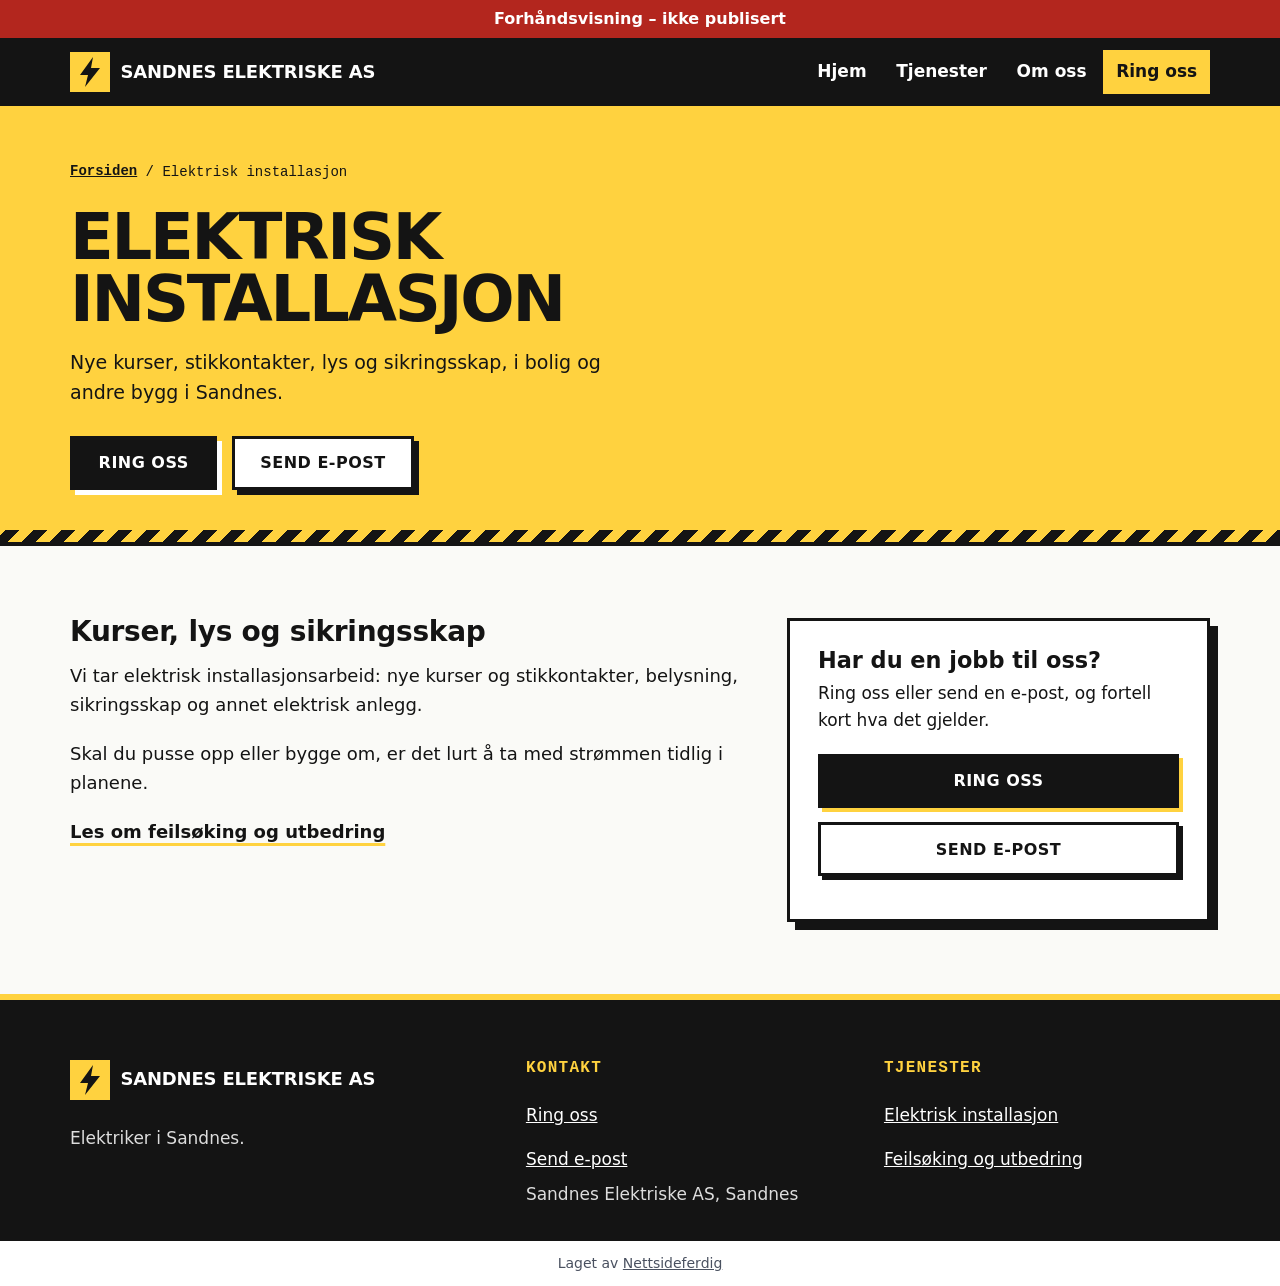
==== tjenester/elektrisk-installasjon/index.html @ 8c4758d6 "Forhåndsvisning" ====
<!doctype html>
<html lang="nb">
<head>
<meta charset="utf-8">
<meta name="viewport" content="width=device-width, initial-scale=1">
<title>Elektrisk installasjon i Sandnes | Sandnes Elektriske AS</title>
<meta name="description" content="Nye kurser, stikkontakter, lys og sikringsskap i Sandnes. Sandnes Elektriske AS tar elektrisk installasjon i bolig og bygg.">
<link rel="canonical" href="https://andersmathisen7-design.github.io/side-sandnes-elektriske-as-a2dcfecd/tjenester/elektrisk-installasjon/">
<meta property="og:type" content="website">
<meta property="og:locale" content="nb_NO">
<meta property="og:site_name" content="Sandnes Elektriske AS">
<meta property="og:title" content="Elektrisk installasjon i Sandnes | Sandnes Elektriske AS">
<meta property="og:description" content="Nye kurser, stikkontakter, lys og sikringsskap i Sandnes. Sandnes Elektriske AS tar elektrisk installasjon i bolig og bygg.">
<meta property="og:url" content="https://andersmathisen7-design.github.io/side-sandnes-elektriske-as-a2dcfecd/tjenester/elektrisk-installasjon/">
<meta http-equiv="Content-Security-Policy" content="default-src 'none'; style-src 'self'; img-src 'self'; manifest-src 'self'; worker-src 'self'; script-src 'self'">
<link rel="stylesheet" href="../../style.css">
<meta name="theme-color" content="#f5c400">
<link rel="manifest" href="../../manifest.webmanifest">
<link rel="icon" href="../../icon.svg" type="image/svg+xml">
<script src="../../pwa.js" defer></script>
<meta name="robots" content="noindex,nofollow">
</head>
<body>
<div class="forhandsstripe">Forhåndsvisning – ikke publisert</div>
<header class="topp"><div class="wrap"><a class="merke" href="../../"><svg viewBox="0 0 40 40" aria-hidden="true"><rect width="40" height="40" fill="#ffd23f"/><path d="M23 5L10 23h8l-3 12 15-19h-9z" fill="#141414"/></svg><span>Sandnes Elektriske AS</span></a><nav class="meny" aria-label="Hovedmeny"><ul><li><a href="../../">Hjem</a></li><li><a href="../../#tjenester">Tjenester</a></li><li><a href="../../#om">Om oss</a></li><li><a class="ring" href="tel:51685700">Ring oss</a></li></ul></nav></div></header>
<main>
<section class="sidehode"><div class="wrap"><p class="brod"><a href="../../">Forsiden</a> / Elektrisk installasjon</p><h1>Elektrisk installasjon</h1><p class="ingress">Nye kurser, stikkontakter, lys og sikringsskap, i bolig og andre bygg i Sandnes.</p><div class="knapper"><a class="knapp" href="tel:51685700">Ring oss</a><a class="knapp lys" href="mailto:post@sandneselektriske.no">Send e-post</a></div></div></section><section class="seksjon"><div class="wrap innhold"><div class="tekst"><h2>Kurser, lys og sikringsskap</h2><p>Vi tar elektrisk installasjonsarbeid: nye kurser og stikkontakter, belysning, sikringsskap og annet elektrisk anlegg.</p><p>Skal du pusse opp eller bygge om, er det lurt å ta med strømmen tidlig i planene.</p><p><a class="lenke" href="../../tjenester/feilsoking/">Les om feilsøking og utbedring</a></p></div><aside class="sideboks"><h2>Har du en jobb til oss?</h2><p>Ring oss eller send en e-post, og fortell kort hva det gjelder.</p><a class="knapp" href="tel:51685700">Ring oss</a><a class="knapp lys" href="mailto:post@sandneselektriske.no">Send e-post</a></aside></div></section>
</main>
<footer class="bunn" id="kontakt"><div class="wrap"><div><a class="merke" href="../../"><svg viewBox="0 0 40 40" aria-hidden="true"><rect width="40" height="40" fill="#ffd23f"/><path d="M23 5L10 23h8l-3 12 15-19h-9z" fill="#141414"/></svg><span>Sandnes Elektriske AS</span></a><p>Elektriker i Sandnes.</p></div><div><h2>Kontakt</h2><ul><li><a href="tel:51685700">Ring oss</a></li><li><a href="mailto:post@sandneselektriske.no">Send e-post</a></li></ul><address>Sandnes Elektriske AS, Sandnes</address></div><div><h2>Tjenester</h2><ul><li><a href="../../tjenester/elektrisk-installasjon/">Elektrisk installasjon</a></li><li><a href="../../tjenester/feilsoking/">Feilsøking og utbedring</a></li></ul></div></div></footer>
<p class="nf-byra">Laget av <a href="https://nettsideferdig.no/">Nettsideferdig</a></p>
</body>
</html>
---- style.css ----
/* Fast fra Sidefabrikken: bestillingswidgeten. */
:root { --nf-farge: #f5c400; }
#nf-bestill [hidden] { display: none !important; }
#nf-bestill button { font: inherit; padding: 0.5rem 0.9rem; margin: 0.2rem; border: 1px solid var(--nf-farge); border-radius: 6px; background: #fff; color: var(--nf-farge); cursor: pointer; }
#nf-bestill button:disabled { opacity: 0.6; }
#nf-bestill .nf-knapp { background: var(--nf-farge); color: #fff; }
#nf-bestill .nf-tjeneste { display: block; width: 100%; text-align: left; }
#nf-bestill .nf-tjeneste small, #nf-bestill .nf-vare small { display: block; color: #555; }
#nf-bestill .nf-felt { display: block; margin: 0.5rem 0; }
#nf-bestill input, #nf-bestill select, #nf-bestill textarea { font: inherit; padding: 0.4rem; border: 1px solid #c5cad3; border-radius: 4px; display: block; width: 100%; max-width: 24rem; }
#nf-bestill input[type="checkbox"], #nf-bestill input[type="radio"] { display: inline-block; width: auto; margin: 0 0.4rem 0 0; vertical-align: middle; }
#nf-bestill .nf-rad { display: flex; flex-wrap: wrap; gap: 0.5rem; }
#nf-bestill .nf-vare { padding: 0.4rem 0; border-bottom: 1px solid #e3e6eb; }
#nf-bestill .nf-feil, #nf-bestill .nf-utsolgt { color: #b3261e; }
#nf-bestill .nf-test { background: #fff4e5; padding: 0.4rem 0.8rem; border-radius: 6px; }
#nf-bestill .nf-oppsummering { font-weight: 600; }
#nf-bestill .nf-faner { display: flex; flex-wrap: wrap; gap: 0.25rem; margin: 0.5rem 0 1rem; }
#nf-bestill .nf-fane.nf-valgt, #nf-bestill .nf-dag.nf-valgt { background: var(--nf-farge); color: #fff; }
#nf-bestill .nf-adresse { position: relative; max-width: 24rem; }
#nf-bestill .nf-forslag { position: absolute; top: 100%; left: 0; right: 0; z-index: 10; max-height: 15rem; overflow-y: auto; background: #fff; border: 1px solid #c5cad3; border-radius: 4px; box-shadow: 0 4px 12px rgba(0, 0, 0, 0.15); }
#nf-bestill .nf-forslag button { display: block; width: 100%; margin: 0; border: 0; border-radius: 0; padding: 0.5rem 0.75rem; text-align: left; color: inherit; }
#nf-bestill .nf-forslag button:hover, #nf-bestill .nf-forslag button:focus { background: #f4f7fb; }
#nf-bestill .nf-dager { display: flex; flex-wrap: wrap; gap: 0.25rem; margin: 0.5rem 0; }
#nf-bestill .nf-dag.nf-full { text-decoration: line-through; color: #777; border-color: #c5cad3; }
#nf-bestill .nf-tillegg { margin: 0.5rem 0; }
#nf-bestill .nf-sporsmal { margin: 0.8rem 0; }
#nf-bestill .nf-hjelp { display: block; font-size: 0.875rem; color: #666; margin: 0.15rem 0 0.25rem; }
#nf-bestill .nf-sum { font-weight: 700; font-size: 1.15rem; }
#nf-bestill .nf-ja-nei { display: flex; gap: 1.5rem; margin-top: 0.25rem; }
.prisliste table { border-collapse: collapse; width: 100%; max-width: 36rem; }
.prisliste th, .prisliste td { text-align: left; padding: 0.4rem 0.6rem 0.4rem 0; border-bottom: 1px solid #e3e6eb; vertical-align: top; }
.prisliste td:last-child, .prisliste th:last-child { text-align: right; white-space: nowrap; padding-right: 0; }
.prisliste small { color: #555; }
.prisliste .prisinfo { font-size: 0.875rem; color: #555; }

main > section.melding, main > section.bestill { box-sizing: border-box; max-width: 42rem; margin: 0 auto; padding: 2.5rem 1.25rem 3.5rem; }
.nf-skjema .nf-felt { display: block; margin: 0.75rem 0; }
.nf-skjema label, .nf-skjema legend { display: block; font-weight: 600; }
.nf-skjema fieldset { border: 0; padding: 0; margin: 0.75rem 0; min-width: 0; }
.nf-skjema fieldset label { font-weight: 400; }
.nf-skjema input, .nf-skjema textarea { font: inherit; padding: 0.5rem; border: 1px solid #c5cad3; border-radius: 4px; display: block; width: 100%; max-width: 32rem; }
.nf-skjema input[type="radio"] { display: inline-block; width: auto; margin: 0 0.4rem 0 0; vertical-align: middle; }
.nf-skjema input:focus, .nf-skjema textarea:focus { outline: 2px solid var(--nf-farge); outline-offset: 1px; }
.nf-skjema button { font: inherit; font-weight: 600; border: 0; cursor: pointer; padding: 0.85rem 1.5rem; border-radius: 6px; background: var(--nf-farge); color: #fff; min-height: 44px; }
.nf-skjema .nf-info { font-size: 0.875rem; color: #555; }

/* Designet */
*,*::before,*::after{box-sizing:border-box}html{-webkit-text-size-adjust:100%}body{margin:0;font-family:system-ui,-apple-system,"Segoe UI",Helvetica,Arial,sans-serif;font-size:1.0625rem;line-height:1.6;color:#141414;background:#fafaf7}img{display:block;width:100%;height:auto}a{color:#141414}a:focus-visible{outline:3px solid #141414;outline-offset:3px;box-shadow:0 0 0 6px #ffd23f}.wrap{width:min(1140px,100% - 2.5rem);margin-inline:auto}.mono{font-family:ui-monospace,"SFMono-Regular",Menlo,Consolas,monospace}.topp{background:#141414;color:#fff}.topp .wrap{display:flex;flex-wrap:wrap;align-items:center;justify-content:space-between;gap:.25rem 1.5rem;padding:.6rem 0}.merke{display:inline-flex;align-items:center;gap:.65rem;color:#fff;text-decoration:none;font-weight:900;letter-spacing:-.01em;font-size:1.125rem;min-height:48px;text-transform:uppercase}.merke svg{width:40px;height:40px;flex:none}.meny ul{display:flex;flex-wrap:wrap;gap:.25rem;list-style:none;margin:0;padding:0}.meny a{display:inline-flex;align-items:center;min-height:44px;padding:0 .8rem;color:#fff;text-decoration:none;font-weight:700}.meny a:hover{color:#ffd23f}.meny a.ring{background:#ffd23f;color:#141414}.meny a.ring:hover{background:#fff}.meny a:focus-visible{outline-color:#ffd23f;box-shadow:none}.hero{background:#ffd23f;position:relative;overflow:hidden;border-bottom:4px solid #141414}.hero::before{content:"";position:absolute;left:0;right:0;bottom:0;height:18px;background:repeating-linear-gradient(-45deg,#141414 0 14px,#ffd23f 14px 28px)}.hero .wrap{display:grid;gap:2rem;align-items:center;padding:3.25rem 0 4.5rem;position:relative}.hero .kode{display:inline-block;font-family:ui-monospace,"SFMono-Regular",Menlo,Consolas,monospace;font-size:.875rem;font-weight:700;background:#141414;color:#ffd23f;padding:.35rem .7rem;margin:0 0 1.25rem}.hero h1{font-size:clamp(2.75rem,10vw,5.5rem);line-height:.95;letter-spacing:-.04em;margin:0 0 1.25rem;font-weight:900;text-transform:uppercase;max-width:10ch}.hero .ingress{font-size:1.1875rem;max-width:44ch;margin:0 0 2rem;font-weight:500}.knapper{display:flex;flex-wrap:wrap;gap:.9rem}.knapp{display:inline-flex;align-items:center;justify-content:center;min-height:54px;padding:0 1.6rem;background:#141414;color:#fff;font-weight:800;text-decoration:none;border:3px solid #141414;box-shadow:5px 5px 0 #fff;text-transform:uppercase;letter-spacing:.03em;font-size:1rem;transition:transform .12s,box-shadow .12s}.knapp:hover{transform:translate(-2px,-2px);box-shadow:7px 7px 0 #fff}.knapp.lys{background:#fff;color:#141414;box-shadow:5px 5px 0 #141414}.knapp.lys:hover{box-shadow:7px 7px 0 #141414}.hero-lyn svg{display:block;width:100%;max-width:380px;height:auto;margin-inline:auto}.tall-rad{background:#141414;color:#fff}.tall-rad ul{list-style:none;margin:0;padding:1.25rem 0;display:flex;flex-wrap:wrap;gap:.75rem 2rem;font-family:ui-monospace,"SFMono-Regular",Menlo,Consolas,monospace;font-size:.9375rem}.tall-rad li::before{content:"//";color:#ffd23f;margin-right:.5rem}.seksjon{padding:4.5rem 0}.seksjon h2{font-size:clamp(2rem,5vw,3rem);line-height:1.02;letter-spacing:-.03em;margin:0 0 1rem;font-weight:900;text-transform:uppercase}.lede{max-width:56ch;font-size:1.125rem;margin:0 0 2.5rem;color:#333}.kort{display:grid;gap:1.75rem}.kort article{background:#fff;border:3px solid #141414;box-shadow:8px 8px 0 #141414;padding:2rem 1.5rem;display:flex;flex-direction:column;gap:.75rem}.kort .ikon{width:64px;height:64px;background:#ffd23f;border:3px solid #141414;display:grid;place-items:center}.kort .ikon svg{width:34px;height:34px}.kort h3{margin:0;font-size:1.5rem;font-weight:900;letter-spacing:-.01em}.kort p{margin:0;color:#333}.kort .lenke{margin-top:auto;font-weight:800;text-decoration:underline;text-decoration-thickness:3px;text-decoration-color:#ffd23f;text-underline-offset:5px;display:inline-flex;min-height:44px;align-items:center}.kort .lenke:hover{text-decoration-color:#141414}.om{background:#141414;color:#eee}.om .wrap{display:grid;gap:2rem}.om h2{color:#ffd23f}.om p{max-width:58ch;font-size:1.125rem;margin:0 0 1rem}.om .rute{border:3px solid #ffd23f;padding:1.75rem;font-family:ui-monospace,"SFMono-Regular",Menlo,Consolas,monospace;color:#ffd23f;font-size:.9375rem;line-height:1.9}.om .rute p{margin:0;font-size:.9375rem}.faq .wrap{max-width:820px}.faq details{border:3px solid #141414;background:#fff;margin-bottom:1rem;padding:0 1.25rem}.faq summary{cursor:pointer;min-height:60px;display:flex;align-items:center;font-weight:800;font-size:1.125rem}.faq details[open] summary{border-bottom:2px dashed #141414;margin-bottom:1rem}.faq details p{margin:0 0 1.25rem}.slutt{padding:0 0 4.5rem}.slutt .boks{background:#ffd23f;border:3px solid #141414;box-shadow:10px 10px 0 #141414;padding:2.5rem 1.5rem}.slutt h2{margin:0 0 .5rem;font-size:clamp(1.9rem,5vw,2.75rem);line-height:1;font-weight:900;text-transform:uppercase;letter-spacing:-.03em}.slutt p{margin:0 0 1.75rem;max-width:46ch;font-size:1.125rem}.sidehode{background:#ffd23f;border-bottom:4px solid #141414;padding:2.75rem 0 3.25rem;position:relative}.sidehode::after{content:"";position:absolute;left:0;right:0;bottom:0;height:12px;background:repeating-linear-gradient(-45deg,#141414 0 10px,#ffd23f 10px 20px)}.brod{font-family:ui-monospace,"SFMono-Regular",Menlo,Consolas,monospace;font-size:.875rem;margin:0 0 .75rem}.brod a{display:inline-flex;min-height:44px;align-items:center;font-weight:700}.sidehode h1{font-size:clamp(2.25rem,7vw,4rem);line-height:.98;letter-spacing:-.035em;margin:0 0 1rem;font-weight:900;text-transform:uppercase;max-width:14ch}.sidehode .ingress{font-size:1.1875rem;max-width:48ch;margin:0 0 1.75rem;font-weight:500}.innhold{display:grid;gap:2.5rem;align-items:start}.innhold .tekst h2{font-size:1.75rem;text-transform:none;letter-spacing:-.01em}.innhold .tekst p{font-size:1.125rem;max-width:60ch;margin:0 0 1.25rem}.innhold .tekst .lenke{font-weight:800;text-decoration-thickness:3px;text-decoration-color:#ffd23f;text-underline-offset:5px}.sideboks{background:#fff;border:3px solid #141414;box-shadow:8px 8px 0 #141414;padding:1.75rem}.sideboks h2{font-size:1.4rem;text-transform:none;letter-spacing:0;margin:0 0 .5rem}.sideboks p{margin:0 0 1.25rem}.sideboks .knapp{width:100%;margin-bottom:.9rem;box-shadow:4px 4px 0 #ffd23f}.sideboks .knapp.lys{box-shadow:4px 4px 0 #141414}.bunn{background:#141414;color:#ddd;padding:3.5rem 0 2rem;border-top:6px solid #ffd23f}.bunn .wrap{display:grid;gap:2rem}.bunn h2{color:#ffd23f;font-size:1rem;text-transform:uppercase;letter-spacing:.08em;margin:0 0 .75rem;font-family:ui-monospace,"SFMono-Regular",Menlo,Consolas,monospace}.bunn a{color:#fff}.bunn a:hover{color:#ffd23f}.bunn a:focus-visible{outline-color:#ffd23f;box-shadow:none}.bunn ul{list-style:none;margin:0;padding:0}.bunn li a{display:inline-flex;min-height:44px;align-items:center}.bunn address{font-style:normal}section.melding{padding:3.5rem 1.25rem}.nf-skjema{max-width:640px;margin-inline:auto;background:#fff;border:3px solid #141414;box-shadow:8px 8px 0 #141414;padding:2rem 1.5rem}.nf-felt{margin-bottom:1.25rem}.nf-skjema label{display:block;font-weight:800;margin-bottom:.35rem}.nf-skjema input,.nf-skjema textarea{width:100%;font:inherit;color:#141414;padding:.75rem 1rem;border:3px solid #141414;background:#fffdf0;min-height:50px;border-radius:0}.nf-skjema input:focus-visible,.nf-skjema textarea:focus-visible{outline:3px solid #141414;box-shadow:0 0 0 6px #ffd23f}.nf-info{font-size:.9375rem;color:#333}.nf-skjema button.knapp{cursor:pointer;font:inherit;font-weight:800}@media(min-width:760px){.kort{grid-template-columns:repeat(2,1fr)}.bunn .wrap{grid-template-columns:1.3fr 1fr 1fr}.om .wrap{grid-template-columns:1.2fr .8fr;align-items:center}.slutt .boks{padding:3rem}.nf-skjema{padding:2.5rem}}@media(min-width:900px){.hero .wrap{grid-template-columns:1.25fr .75fr;padding:4.5rem 0 5.5rem}.innhold{grid-template-columns:1.6fr 1fr}.sideboks{position:sticky;top:1.5rem}}

/* Fast fra Sidefabrikken */
.forhandsstripe { display: block !important; position: relative !important; z-index: 2147483647 !important; background: #b3261e !important; color: #fff !important; text-align: center !important; padding: 0.5rem 1rem !important; font: 600 1rem/1.4 system-ui, sans-serif !important; visibility: visible !important; opacity: 1 !important; max-height: none !important; height: auto !important; min-height: 0 !important; overflow: visible !important; margin: 0 !important; top: auto !important; left: auto !important; right: auto !important; bottom: auto !important; width: auto !important; transform: none !important; clip-path: none !important; filter: none !important; text-indent: 0 !important; font-size: 1rem !important; }
.nf-byra { display: block !important; position: static !important; inset: auto !important; z-index: auto !important; background: #fff !important; color: #4a5160 !important; text-align: center !important; padding: 0.75rem 1rem !important; margin: 0 !important; width: auto !important; max-width: none !important; height: auto !important; min-height: 0 !important; max-height: none !important; overflow: visible !important; visibility: visible !important; opacity: 1 !important; transform: none !important; clip-path: none !important; filter: none !important; font: 400 0.875rem/1.5 system-ui, sans-serif !important; letter-spacing: normal !important; text-indent: 0 !important; text-transform: none !important; }
.nf-byra a { display: inline !important; position: static !important; color: inherit !important; text-decoration: underline !important; font: inherit !important; visibility: visible !important; opacity: 1 !important; pointer-events: auto !important; }
.nf-felle { display: none !important; position: absolute !important; left: -10000px !important; width: 1px !important; height: 1px !important; overflow: hidden !important; }
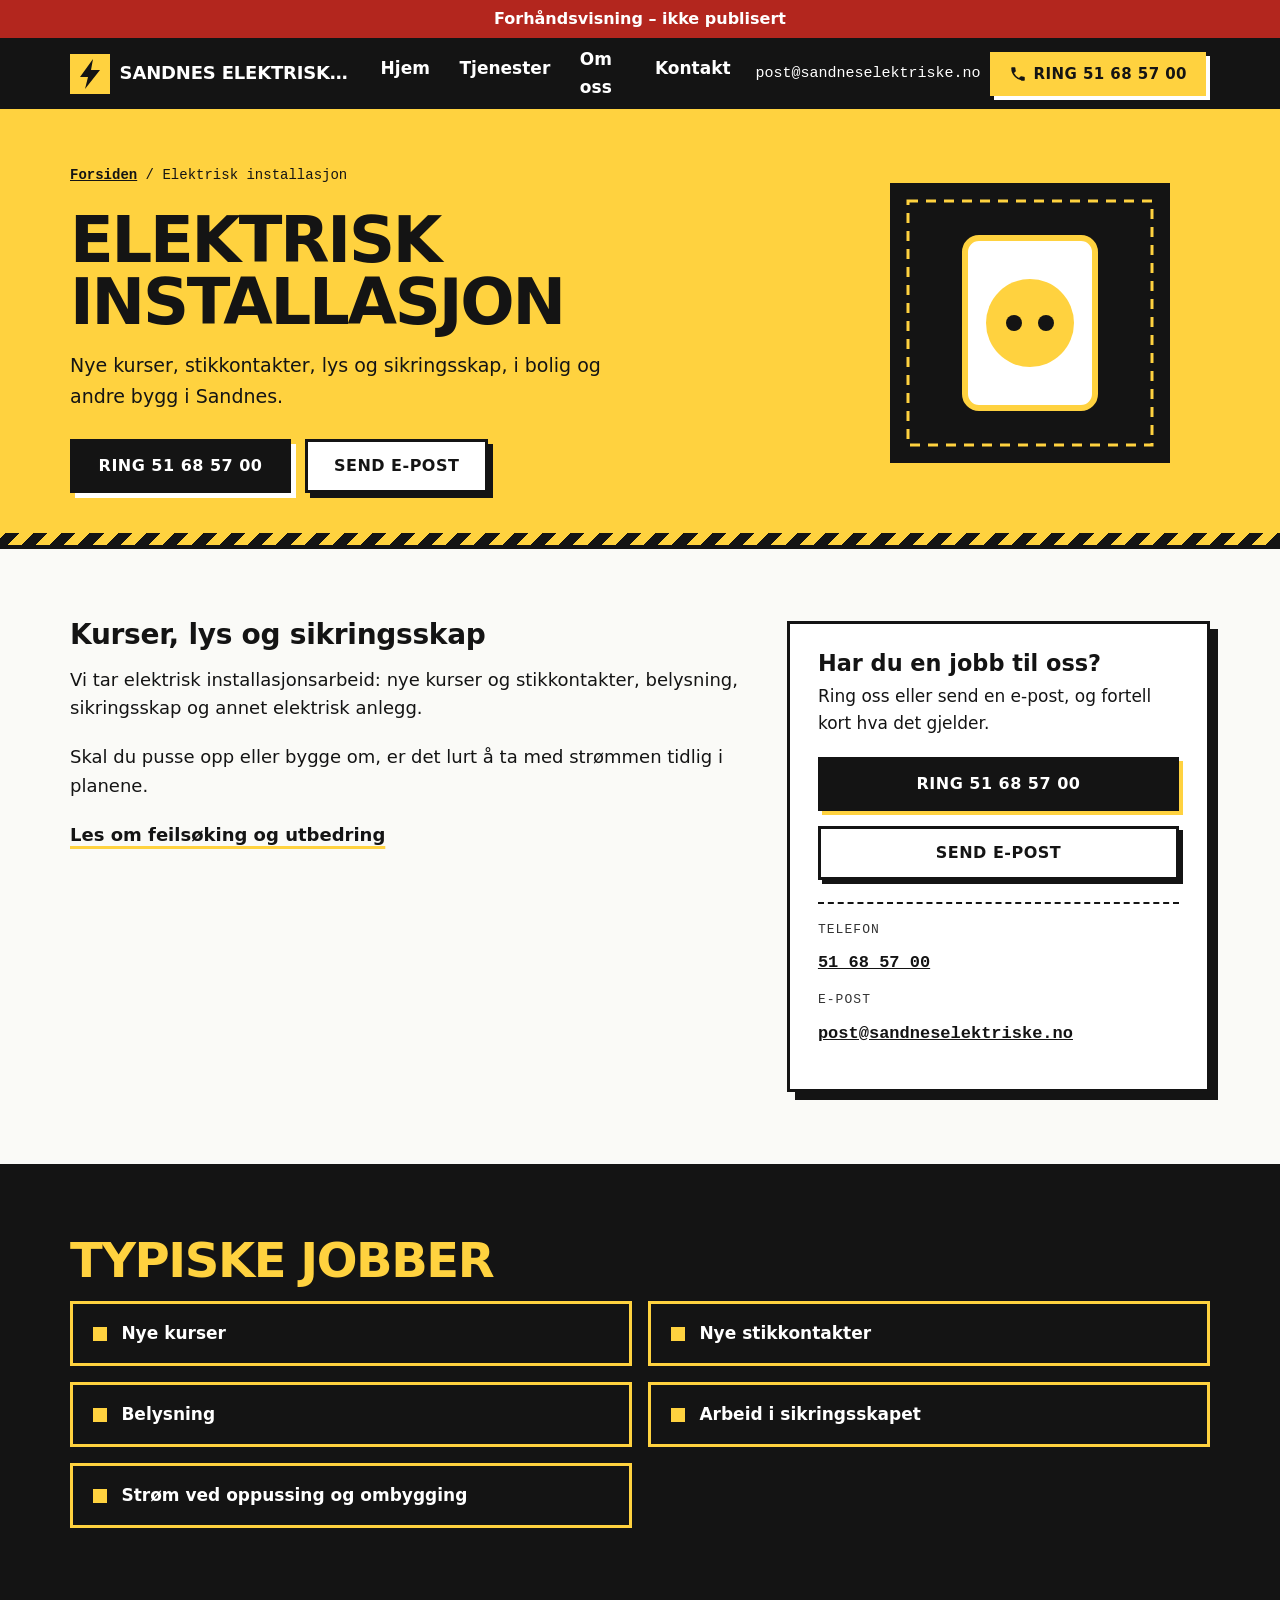
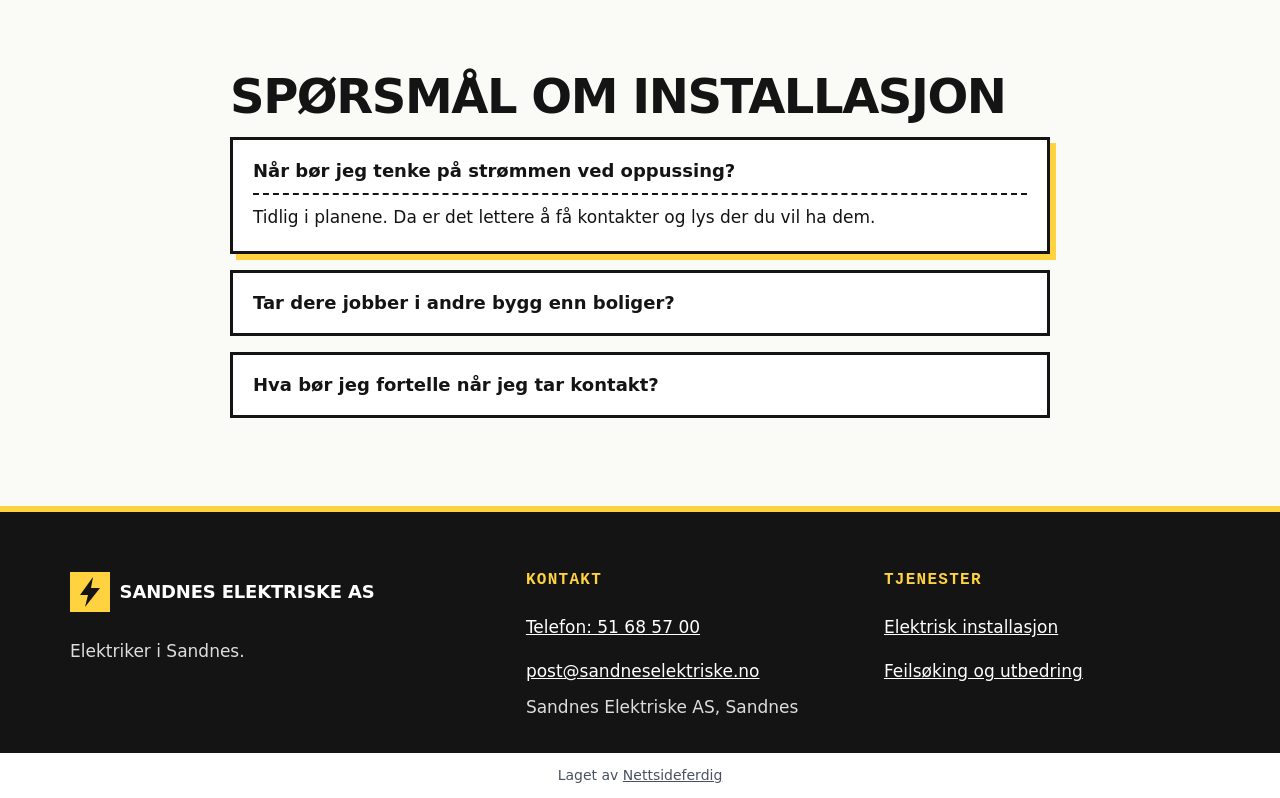
==== commit c91218d7: "Forhåndsvisning" ====
--- a/tjenester/elektrisk-installasjon/index.html
+++ b/tjenester/elektrisk-installasjon/index.html
@@ -22,11 +22,11 @@
 </head>
 <body>
 <div class="forhandsstripe">Forhåndsvisning – ikke publisert</div>
-<header class="topp"><div class="wrap"><a class="merke" href="../../"><svg viewBox="0 0 40 40" aria-hidden="true"><rect width="40" height="40" fill="#ffd23f"/><path d="M23 5L10 23h8l-3 12 15-19h-9z" fill="#141414"/></svg><span>Sandnes Elektriske AS</span></a><nav class="meny" aria-label="Hovedmeny"><ul><li><a href="../../">Hjem</a></li><li><a href="../../#tjenester">Tjenester</a></li><li><a href="../../#om">Om oss</a></li><li><a class="ring" href="tel:51685700">Ring oss</a></li></ul></nav></div></header>
+<header class="topp"><div class="wrap"><a class="merke" href="../../"><svg viewBox="0 0 40 40" aria-hidden="true"><rect width="40" height="40" fill="#ffd23f"/><path d="M23 5L10 23h8l-3 12 15-19h-9z" fill="#141414"/></svg><span>Sandnes Elektriske AS</span></a><nav class="meny" aria-label="Hovedmeny"><ul><li><a href="../../">Hjem</a></li><li><a href="../../#tjenester">Tjenester</a></li><li><a href="../../#om">Om oss</a></li><li><a href="#kontakt">Kontakt</a></li></ul></nav><div class="topp-hoyre"><a class="toppepost" href="mailto:post@sandneselektriske.no">post@sandneselektriske.no</a><a class="ringknapp" href="tel:51685700"><svg viewBox="0 0 24 24" aria-hidden="true"><path d="M6.6 10.8a15 15 0 0 0 6.6 6.6l2.2-2.2a1 1 0 0 1 1-.25 11.4 11.4 0 0 0 3.6.57 1 1 0 0 1 1 1V20a1 1 0 0 1-1 1A17 17 0 0 1 3 4a1 1 0 0 1 1-1h3.5a1 1 0 0 1 1 1c0 1.25.2 2.45.57 3.57a1 1 0 0 1-.25 1z" fill="currentColor"/></svg><span class="kort">Ring</span><span class="lang">Ring 51 68 57 00</span></a><details class="mobilmeny"><summary><svg viewBox="0 0 24 24" aria-hidden="true"><path d="M4 7h16M4 12h16M4 17h16" stroke="currentColor" stroke-width="2.6" stroke-linecap="square"/></svg><span class="skjult">Meny</span></summary><nav aria-label="Meny på mobil"><ul><li><a href="../../">Hjem</a></li><li><a href="../../#tjenester">Tjenester</a></li><li><a href="../../tjenester/elektrisk-installasjon/">Elektrisk installasjon</a></li><li><a href="../../tjenester/feilsoking/">Feilsøking og utbedring</a></li><li><a href="../../#om">Om oss</a></li><li><a href="#kontakt">Kontakt</a></li></ul></nav></details></div></div></header>
 <main>
-<section class="sidehode"><div class="wrap"><p class="brod"><a href="../../">Forsiden</a> / Elektrisk installasjon</p><h1>Elektrisk installasjon</h1><p class="ingress">Nye kurser, stikkontakter, lys og sikringsskap, i bolig og andre bygg i Sandnes.</p><div class="knapper"><a class="knapp" href="tel:51685700">Ring oss</a><a class="knapp lys" href="mailto:post@sandneselektriske.no">Send e-post</a></div></div></section><section class="seksjon"><div class="wrap innhold"><div class="tekst"><h2>Kurser, lys og sikringsskap</h2><p>Vi tar elektrisk installasjonsarbeid: nye kurser og stikkontakter, belysning, sikringsskap og annet elektrisk anlegg.</p><p>Skal du pusse opp eller bygge om, er det lurt å ta med strømmen tidlig i planene.</p><p><a class="lenke" href="../../tjenester/feilsoking/">Les om feilsøking og utbedring</a></p></div><aside class="sideboks"><h2>Har du en jobb til oss?</h2><p>Ring oss eller send en e-post, og fortell kort hva det gjelder.</p><a class="knapp" href="tel:51685700">Ring oss</a><a class="knapp lys" href="mailto:post@sandneselektriske.no">Send e-post</a></aside></div></section>
+<section class="sidehode"><div class="wrap"><div><p class="brod"><a href="../../">Forsiden</a> / Elektrisk installasjon</p><h1>Elektrisk installasjon</h1><p class="ingress">Nye kurser, stikkontakter, lys og sikringsskap, i bolig og andre bygg i Sandnes.</p><div class="knapper"><a class="knapp" href="tel:51685700">Ring 51 68 57 00</a><a class="knapp lys" href="mailto:post@sandneselektriske.no">Send e-post</a></div></div><div class="sidehode-figur"><svg viewBox="0 0 320 320" aria-hidden="true"><rect x="20" y="20" width="280" height="280" fill="#141414"/><rect x="38" y="38" width="244" height="244" fill="none" stroke="#ffd23f" stroke-width="3" stroke-dasharray="10 8"/><rect x="95" y="75" width="130" height="170" rx="14" fill="#fff" stroke="#ffd23f" stroke-width="6"/><circle cx="160" cy="160" r="44" fill="#ffd23f"/><circle cx="144" cy="160" r="8" fill="#141414"/><circle cx="176" cy="160" r="8" fill="#141414"/></svg></div></div></section><section class="seksjon"><div class="wrap innhold"><div class="tekst"><h2>Kurser, lys og sikringsskap</h2><p>Vi tar elektrisk installasjonsarbeid: nye kurser og stikkontakter, belysning, sikringsskap og annet elektrisk anlegg.</p><p>Skal du pusse opp eller bygge om, er det lurt å ta med strømmen tidlig i planene.</p><p><a class="lenke" href="../../tjenester/feilsoking/">Les om feilsøking og utbedring</a></p></div><aside class="sideboks"><h2>Har du en jobb til oss?</h2><p>Ring oss eller send en e-post, og fortell kort hva det gjelder.</p><a class="knapp" href="tel:51685700">Ring 51 68 57 00</a><a class="knapp lys" href="mailto:post@sandneselektriske.no">Send e-post</a><ul class="kontaktliste"><li><small>Telefon</small><a href="tel:51685700">51 68 57 00</a></li><li><small>E-post</small><a href="mailto:post@sandneselektriske.no">post@sandneselektriske.no</a></li></ul></aside></div></section><section class="seksjon jobber"><div class="wrap"><h2>Typiske jobber</h2><ul class="jobbliste"><li>Nye kurser</li><li>Nye stikkontakter</li><li>Belysning</li><li>Arbeid i sikringsskapet</li><li>Strøm ved oppussing og ombygging</li></ul></div></section><section class="seksjon faq"><div class="wrap"><h2>Spørsmål om installasjon</h2><div class="faq-apen"><h3>Når bør jeg tenke på strømmen ved oppussing?</h3><p>Tidlig i planene. Da er det lettere å få kontakter og lys der du vil ha dem.</p></div><details><summary>Tar dere jobber i andre bygg enn boliger?</summary><p>Ja, vi tar elektrisk installasjon i bolig og andre bygg.</p></details><details><summary>Hva bør jeg fortelle når jeg tar kontakt?</summary><p>Fortell kort hva du vil ha gjort og hvor, så ser vi på hva som skal til.</p></details></div></section>
 </main>
-<footer class="bunn" id="kontakt"><div class="wrap"><div><a class="merke" href="../../"><svg viewBox="0 0 40 40" aria-hidden="true"><rect width="40" height="40" fill="#ffd23f"/><path d="M23 5L10 23h8l-3 12 15-19h-9z" fill="#141414"/></svg><span>Sandnes Elektriske AS</span></a><p>Elektriker i Sandnes.</p></div><div><h2>Kontakt</h2><ul><li><a href="tel:51685700">Ring oss</a></li><li><a href="mailto:post@sandneselektriske.no">Send e-post</a></li></ul><address>Sandnes Elektriske AS, Sandnes</address></div><div><h2>Tjenester</h2><ul><li><a href="../../tjenester/elektrisk-installasjon/">Elektrisk installasjon</a></li><li><a href="../../tjenester/feilsoking/">Feilsøking og utbedring</a></li></ul></div></div></footer>
+<footer class="bunn" id="kontakt"><div class="wrap"><div><a class="merke" href="../../"><svg viewBox="0 0 40 40" aria-hidden="true"><rect width="40" height="40" fill="#ffd23f"/><path d="M23 5L10 23h8l-3 12 15-19h-9z" fill="#141414"/></svg><span>Sandnes Elektriske AS</span></a><p>Elektriker i Sandnes.</p></div><div><h2>Kontakt</h2><ul><li><a href="tel:51685700">Telefon: 51 68 57 00</a></li><li><a href="mailto:post@sandneselektriske.no">post@sandneselektriske.no</a></li></ul><address>Sandnes Elektriske AS, Sandnes</address></div><div><h2>Tjenester</h2><ul><li><a href="../../tjenester/elektrisk-installasjon/">Elektrisk installasjon</a></li><li><a href="../../tjenester/feilsoking/">Feilsøking og utbedring</a></li></ul></div></div></footer>
 <p class="nf-byra">Laget av <a href="https://nettsideferdig.no/">Nettsideferdig</a></p>
 </body>
 </html>
--- a/style.css
+++ b/style.css
@@ -45,7 +45,7 @@
 .nf-skjema .nf-info { font-size: 0.875rem; color: #555; }
 
 /* Designet */
-*,*::before,*::after{box-sizing:border-box}html{-webkit-text-size-adjust:100%}body{margin:0;font-family:system-ui,-apple-system,"Segoe UI",Helvetica,Arial,sans-serif;font-size:1.0625rem;line-height:1.6;color:#141414;background:#fafaf7}img{display:block;width:100%;height:auto}a{color:#141414}a:focus-visible{outline:3px solid #141414;outline-offset:3px;box-shadow:0 0 0 6px #ffd23f}.wrap{width:min(1140px,100% - 2.5rem);margin-inline:auto}.mono{font-family:ui-monospace,"SFMono-Regular",Menlo,Consolas,monospace}.topp{background:#141414;color:#fff}.topp .wrap{display:flex;flex-wrap:wrap;align-items:center;justify-content:space-between;gap:.25rem 1.5rem;padding:.6rem 0}.merke{display:inline-flex;align-items:center;gap:.65rem;color:#fff;text-decoration:none;font-weight:900;letter-spacing:-.01em;font-size:1.125rem;min-height:48px;text-transform:uppercase}.merke svg{width:40px;height:40px;flex:none}.meny ul{display:flex;flex-wrap:wrap;gap:.25rem;list-style:none;margin:0;padding:0}.meny a{display:inline-flex;align-items:center;min-height:44px;padding:0 .8rem;color:#fff;text-decoration:none;font-weight:700}.meny a:hover{color:#ffd23f}.meny a.ring{background:#ffd23f;color:#141414}.meny a.ring:hover{background:#fff}.meny a:focus-visible{outline-color:#ffd23f;box-shadow:none}.hero{background:#ffd23f;position:relative;overflow:hidden;border-bottom:4px solid #141414}.hero::before{content:"";position:absolute;left:0;right:0;bottom:0;height:18px;background:repeating-linear-gradient(-45deg,#141414 0 14px,#ffd23f 14px 28px)}.hero .wrap{display:grid;gap:2rem;align-items:center;padding:3.25rem 0 4.5rem;position:relative}.hero .kode{display:inline-block;font-family:ui-monospace,"SFMono-Regular",Menlo,Consolas,monospace;font-size:.875rem;font-weight:700;background:#141414;color:#ffd23f;padding:.35rem .7rem;margin:0 0 1.25rem}.hero h1{font-size:clamp(2.75rem,10vw,5.5rem);line-height:.95;letter-spacing:-.04em;margin:0 0 1.25rem;font-weight:900;text-transform:uppercase;max-width:10ch}.hero .ingress{font-size:1.1875rem;max-width:44ch;margin:0 0 2rem;font-weight:500}.knapper{display:flex;flex-wrap:wrap;gap:.9rem}.knapp{display:inline-flex;align-items:center;justify-content:center;min-height:54px;padding:0 1.6rem;background:#141414;color:#fff;font-weight:800;text-decoration:none;border:3px solid #141414;box-shadow:5px 5px 0 #fff;text-transform:uppercase;letter-spacing:.03em;font-size:1rem;transition:transform .12s,box-shadow .12s}.knapp:hover{transform:translate(-2px,-2px);box-shadow:7px 7px 0 #fff}.knapp.lys{background:#fff;color:#141414;box-shadow:5px 5px 0 #141414}.knapp.lys:hover{box-shadow:7px 7px 0 #141414}.hero-lyn svg{display:block;width:100%;max-width:380px;height:auto;margin-inline:auto}.tall-rad{background:#141414;color:#fff}.tall-rad ul{list-style:none;margin:0;padding:1.25rem 0;display:flex;flex-wrap:wrap;gap:.75rem 2rem;font-family:ui-monospace,"SFMono-Regular",Menlo,Consolas,monospace;font-size:.9375rem}.tall-rad li::before{content:"//";color:#ffd23f;margin-right:.5rem}.seksjon{padding:4.5rem 0}.seksjon h2{font-size:clamp(2rem,5vw,3rem);line-height:1.02;letter-spacing:-.03em;margin:0 0 1rem;font-weight:900;text-transform:uppercase}.lede{max-width:56ch;font-size:1.125rem;margin:0 0 2.5rem;color:#333}.kort{display:grid;gap:1.75rem}.kort article{background:#fff;border:3px solid #141414;box-shadow:8px 8px 0 #141414;padding:2rem 1.5rem;display:flex;flex-direction:column;gap:.75rem}.kort .ikon{width:64px;height:64px;background:#ffd23f;border:3px solid #141414;display:grid;place-items:center}.kort .ikon svg{width:34px;height:34px}.kort h3{margin:0;font-size:1.5rem;font-weight:900;letter-spacing:-.01em}.kort p{margin:0;color:#333}.kort .lenke{margin-top:auto;font-weight:800;text-decoration:underline;text-decoration-thickness:3px;text-decoration-color:#ffd23f;text-underline-offset:5px;display:inline-flex;min-height:44px;align-items:center}.kort .lenke:hover{text-decoration-color:#141414}.om{background:#141414;color:#eee}.om .wrap{display:grid;gap:2rem}.om h2{color:#ffd23f}.om p{max-width:58ch;font-size:1.125rem;margin:0 0 1rem}.om .rute{border:3px solid #ffd23f;padding:1.75rem;font-family:ui-monospace,"SFMono-Regular",Menlo,Consolas,monospace;color:#ffd23f;font-size:.9375rem;line-height:1.9}.om .rute p{margin:0;font-size:.9375rem}.faq .wrap{max-width:820px}.faq details{border:3px solid #141414;background:#fff;margin-bottom:1rem;padding:0 1.25rem}.faq summary{cursor:pointer;min-height:60px;display:flex;align-items:center;font-weight:800;font-size:1.125rem}.faq details[open] summary{border-bottom:2px dashed #141414;margin-bottom:1rem}.faq details p{margin:0 0 1.25rem}.slutt{padding:0 0 4.5rem}.slutt .boks{background:#ffd23f;border:3px solid #141414;box-shadow:10px 10px 0 #141414;padding:2.5rem 1.5rem}.slutt h2{margin:0 0 .5rem;font-size:clamp(1.9rem,5vw,2.75rem);line-height:1;font-weight:900;text-transform:uppercase;letter-spacing:-.03em}.slutt p{margin:0 0 1.75rem;max-width:46ch;font-size:1.125rem}.sidehode{background:#ffd23f;border-bottom:4px solid #141414;padding:2.75rem 0 3.25rem;position:relative}.sidehode::after{content:"";position:absolute;left:0;right:0;bottom:0;height:12px;background:repeating-linear-gradient(-45deg,#141414 0 10px,#ffd23f 10px 20px)}.brod{font-family:ui-monospace,"SFMono-Regular",Menlo,Consolas,monospace;font-size:.875rem;margin:0 0 .75rem}.brod a{display:inline-flex;min-height:44px;align-items:center;font-weight:700}.sidehode h1{font-size:clamp(2.25rem,7vw,4rem);line-height:.98;letter-spacing:-.035em;margin:0 0 1rem;font-weight:900;text-transform:uppercase;max-width:14ch}.sidehode .ingress{font-size:1.1875rem;max-width:48ch;margin:0 0 1.75rem;font-weight:500}.innhold{display:grid;gap:2.5rem;align-items:start}.innhold .tekst h2{font-size:1.75rem;text-transform:none;letter-spacing:-.01em}.innhold .tekst p{font-size:1.125rem;max-width:60ch;margin:0 0 1.25rem}.innhold .tekst .lenke{font-weight:800;text-decoration-thickness:3px;text-decoration-color:#ffd23f;text-underline-offset:5px}.sideboks{background:#fff;border:3px solid #141414;box-shadow:8px 8px 0 #141414;padding:1.75rem}.sideboks h2{font-size:1.4rem;text-transform:none;letter-spacing:0;margin:0 0 .5rem}.sideboks p{margin:0 0 1.25rem}.sideboks .knapp{width:100%;margin-bottom:.9rem;box-shadow:4px 4px 0 #ffd23f}.sideboks .knapp.lys{box-shadow:4px 4px 0 #141414}.bunn{background:#141414;color:#ddd;padding:3.5rem 0 2rem;border-top:6px solid #ffd23f}.bunn .wrap{display:grid;gap:2rem}.bunn h2{color:#ffd23f;font-size:1rem;text-transform:uppercase;letter-spacing:.08em;margin:0 0 .75rem;font-family:ui-monospace,"SFMono-Regular",Menlo,Consolas,monospace}.bunn a{color:#fff}.bunn a:hover{color:#ffd23f}.bunn a:focus-visible{outline-color:#ffd23f;box-shadow:none}.bunn ul{list-style:none;margin:0;padding:0}.bunn li a{display:inline-flex;min-height:44px;align-items:center}.bunn address{font-style:normal}section.melding{padding:3.5rem 1.25rem}.nf-skjema{max-width:640px;margin-inline:auto;background:#fff;border:3px solid #141414;box-shadow:8px 8px 0 #141414;padding:2rem 1.5rem}.nf-felt{margin-bottom:1.25rem}.nf-skjema label{display:block;font-weight:800;margin-bottom:.35rem}.nf-skjema input,.nf-skjema textarea{width:100%;font:inherit;color:#141414;padding:.75rem 1rem;border:3px solid #141414;background:#fffdf0;min-height:50px;border-radius:0}.nf-skjema input:focus-visible,.nf-skjema textarea:focus-visible{outline:3px solid #141414;box-shadow:0 0 0 6px #ffd23f}.nf-info{font-size:.9375rem;color:#333}.nf-skjema button.knapp{cursor:pointer;font:inherit;font-weight:800}@media(min-width:760px){.kort{grid-template-columns:repeat(2,1fr)}.bunn .wrap{grid-template-columns:1.3fr 1fr 1fr}.om .wrap{grid-template-columns:1.2fr .8fr;align-items:center}.slutt .boks{padding:3rem}.nf-skjema{padding:2.5rem}}@media(min-width:900px){.hero .wrap{grid-template-columns:1.25fr .75fr;padding:4.5rem 0 5.5rem}.innhold{grid-template-columns:1.6fr 1fr}.sideboks{position:sticky;top:1.5rem}}
+*,*::before,*::after{box-sizing:border-box}html{-webkit-text-size-adjust:100%}body{margin:0;font-family:system-ui,-apple-system,"Segoe UI",Helvetica,Arial,sans-serif;font-size:1.0625rem;line-height:1.6;color:#141414;background:#fafaf7}img{display:block;width:100%;height:auto}a{color:#141414}a:focus-visible{outline:3px solid #141414;outline-offset:3px;box-shadow:0 0 0 6px #ffd23f}.wrap{width:min(1140px,100% - 2.5rem);margin-inline:auto}.skjult{position:absolute;width:1px;height:1px;overflow:hidden;clip-path:inset(50%);white-space:nowrap}.topp{background:#141414;color:#fff;position:relative;z-index:10}.topp .wrap{display:flex;flex-wrap:nowrap;align-items:center;justify-content:space-between;gap:.75rem;min-height:64px;padding:.5rem 0}.merke{display:inline-flex;align-items:center;gap:.6rem;color:#fff;text-decoration:none;font-weight:900;letter-spacing:-.01em;font-size:1rem;min-height:48px;text-transform:uppercase;min-width:0}.merke span{overflow:hidden;text-overflow:ellipsis;white-space:nowrap}.merke svg{width:36px;height:36px;flex:none}.meny{display:none;margin-left:auto}.meny ul{display:flex;gap:.25rem;list-style:none;margin:0;padding:0}.meny a{display:inline-flex;align-items:center;min-height:44px;padding:0 .8rem;color:#fff;text-decoration:none;font-weight:700}.meny a:hover{color:#ffd23f}.meny a:focus-visible,.topp a:focus-visible{outline-color:#ffd23f;box-shadow:none}.topp-hoyre{display:flex;align-items:center;gap:.6rem;flex:none}.toppepost{display:none;align-items:center;min-height:44px;color:#fff;font-family:ui-monospace,"SFMono-Regular",Menlo,Consolas,monospace;font-size:.9375rem;text-decoration:none}.toppepost:hover{color:#ffd23f;text-decoration:underline}.ringknapp{display:inline-flex;align-items:center;gap:.4rem;min-height:44px;padding:0 1rem;background:#ffd23f;color:#141414;font-weight:800;text-decoration:none;white-space:nowrap;text-transform:uppercase;letter-spacing:.03em;font-size:.9375rem;border:3px solid #ffd23f;box-shadow:4px 4px 0 #fff;margin-right:4px;transition:transform .12s,box-shadow .12s}.ringknapp:hover{transform:translate(-2px,-2px);box-shadow:6px 6px 0 #fff}.ringknapp svg{width:18px;height:18px}.ringknapp .lang{display:none}.mobilmeny{position:relative}.mobilmeny summary{list-style:none;cursor:pointer;display:grid;place-items:center;width:44px;height:44px;color:#fff;border:3px solid #fff}.mobilmeny summary::-webkit-details-marker{display:none}.mobilmeny summary svg{width:22px;height:22px}.mobilmeny summary:focus-visible{outline:3px solid #ffd23f;outline-offset:2px}.mobilmeny ul{position:absolute;right:0;top:calc(100% + .6rem);z-index:20;list-style:none;margin:0;padding:.5rem;min-width:230px;background:#141414;border:3px solid #ffd23f;box-shadow:6px 6px 0 #ffd23f}.mobilmeny a{display:flex;align-items:center;min-height:48px;padding:0 1rem;color:#fff;text-decoration:none;font-weight:700}.mobilmeny a:hover{color:#ffd23f}.hero{background:#ffd23f;position:relative;overflow:hidden;border-bottom:4px solid #141414}.hero::before{content:"";position:absolute;left:0;right:0;bottom:0;height:18px;background:repeating-linear-gradient(-45deg,#141414 0 14px,#ffd23f 14px 28px)}.hero .wrap{display:grid;gap:1.5rem;align-items:center;padding:2.25rem 0 3.25rem;position:relative}.hero .kode{display:inline-block;font-family:ui-monospace,"SFMono-Regular",Menlo,Consolas,monospace;font-size:.875rem;font-weight:700;background:#141414;color:#ffd23f;padding:.35rem .7rem;margin:0 0 1.25rem}.hero h1{font-size:clamp(2.75rem,10vw,5.5rem);line-height:.95;letter-spacing:-.04em;margin:0 0 1.25rem;font-weight:900;text-transform:uppercase;max-width:10ch}.hero .ingress{font-size:1.1875rem;max-width:44ch;margin:0 0 2rem;font-weight:500}.knapper{display:flex;flex-wrap:wrap;gap:.9rem}.knapp{display:inline-flex;align-items:center;justify-content:center;min-height:54px;padding:0 1.6rem;background:#141414;color:#fff;font-weight:800;text-decoration:none;border:3px solid #141414;box-shadow:5px 5px 0 #fff;text-transform:uppercase;letter-spacing:.03em;font-size:1rem;transition:transform .12s,box-shadow .12s}.knapp:hover{transform:translate(-2px,-2px);box-shadow:7px 7px 0 #fff}.knapp.lys{background:#fff;color:#141414;box-shadow:5px 5px 0 #141414}.knapp.lys:hover{box-shadow:7px 7px 0 #141414}.hero-lyn svg{display:block;height:180px;width:auto;max-width:100%;margin-inline:auto}.tall-rad{background:#141414;color:#fff}.tall-rad ul{list-style:none;margin:0;padding:1.25rem 0;display:flex;flex-wrap:wrap;gap:.75rem 2rem;font-family:ui-monospace,"SFMono-Regular",Menlo,Consolas,monospace;font-size:.9375rem}.tall-rad li::before{content:"//";color:#ffd23f;margin-right:.5rem}.seksjon{padding:4.5rem 0}.seksjon h2{font-size:clamp(2rem,5vw,3rem);line-height:1.02;letter-spacing:-.03em;margin:0 0 1rem;font-weight:900;text-transform:uppercase}.lede{max-width:56ch;font-size:1.125rem;margin:0 0 2.5rem;color:#333}.kort{display:grid;gap:1.75rem}.kort article{background:#fff;border:3px solid #141414;box-shadow:8px 8px 0 #141414;padding:2rem 1.5rem;display:flex;flex-direction:column;gap:.75rem}.kort .ikon{width:64px;height:64px;background:#ffd23f;border:3px solid #141414;display:grid;place-items:center}.kort .ikon svg{width:34px;height:34px}.kort h3{margin:0;font-size:1.5rem;font-weight:900;letter-spacing:-.01em}.kort p{margin:0;color:#333}.kort .lenke{margin-top:auto;font-weight:800;text-decoration:underline;text-decoration-thickness:3px;text-decoration-color:#ffd23f;text-underline-offset:5px;display:inline-flex;min-height:44px;align-items:center}.kort .lenke:hover{text-decoration-color:#141414}.om{background:#141414;color:#eee}.om .wrap{display:grid;gap:2rem}.om h2{color:#ffd23f}.om p{max-width:58ch;font-size:1.125rem;margin:0 0 1rem}.om .rute{border:3px solid #ffd23f;padding:1.75rem;font-family:ui-monospace,"SFMono-Regular",Menlo,Consolas,monospace;color:#ffd23f;font-size:.9375rem;line-height:1.9}.om .rute p{margin:0;font-size:.9375rem}.faq .wrap{max-width:820px}.faq-apen{border:3px solid #141414;background:#fff;padding:1.1rem 1.25rem 1.25rem;margin-bottom:1rem;box-shadow:6px 6px 0 #ffd23f}.faq-apen h3{margin:0 0 .6rem;padding-bottom:.6rem;border-bottom:2px dashed #141414;font-size:1.125rem;font-weight:800;line-height:1.4}.faq-apen p{margin:0}.faq details{border:3px solid #141414;background:#fff;margin-bottom:1rem;padding:0 1.25rem}.faq summary{cursor:pointer;min-height:60px;display:flex;align-items:center;font-weight:800;font-size:1.125rem}.faq details[open] summary{border-bottom:2px dashed #141414;margin-bottom:1rem}.faq details p{margin:0 0 1.25rem}.slutt{padding:0 0 4.5rem}.slutt .boks{background:#ffd23f;border:3px solid #141414;box-shadow:10px 10px 0 #141414;padding:2.5rem 1.5rem}.slutt h2{margin:0 0 .5rem;font-size:clamp(1.9rem,5vw,2.75rem);line-height:1;font-weight:900;text-transform:uppercase;letter-spacing:-.03em}.slutt p{margin:0 0 1.75rem;max-width:46ch;font-size:1.125rem}.slutt .epostlinje{margin:1.75rem 0 0;font-family:ui-monospace,"SFMono-Regular",Menlo,Consolas,monospace;font-size:1rem}.slutt .epostlinje a{font-weight:700;overflow-wrap:anywhere}.sidehode{background:#ffd23f;border-bottom:4px solid #141414;padding:2.5rem 0 3.25rem;position:relative}.sidehode::after{content:"";position:absolute;left:0;right:0;bottom:0;height:12px;background:repeating-linear-gradient(-45deg,#141414 0 10px,#ffd23f 10px 20px)}.sidehode .wrap{display:grid;gap:2rem;align-items:center}.sidehode-figur{display:none}.sidehode-figur svg{display:block;width:100%;max-width:320px;height:auto;margin-inline:auto}.brod{font-family:ui-monospace,"SFMono-Regular",Menlo,Consolas,monospace;font-size:.875rem;margin:0 0 .75rem}.brod a{display:inline-flex;min-height:44px;align-items:center;font-weight:700}.sidehode h1{font-size:clamp(2.25rem,7vw,4rem);line-height:.98;letter-spacing:-.035em;margin:0 0 1rem;font-weight:900;text-transform:uppercase;max-width:14ch}.sidehode .ingress{font-size:1.1875rem;max-width:48ch;margin:0 0 1.75rem;font-weight:500}.innhold{display:grid;gap:2.5rem;align-items:start}.innhold .tekst h2{font-size:1.75rem;text-transform:none;letter-spacing:-.01em}.innhold .tekst p{font-size:1.125rem;max-width:60ch;margin:0 0 1.25rem}.innhold .tekst .lenke{font-weight:800;text-decoration-thickness:3px;text-decoration-color:#ffd23f;text-underline-offset:5px}.sideboks{background:#fff;border:3px solid #141414;box-shadow:8px 8px 0 #141414;padding:1.75rem}.sideboks h2{font-size:1.4rem;text-transform:none;letter-spacing:0;margin:0 0 .5rem}.sideboks p{margin:0 0 1.25rem}.sideboks .knapp{width:100%;margin-bottom:.9rem;box-shadow:4px 4px 0 #ffd23f}.sideboks .knapp.lys{box-shadow:4px 4px 0 #141414}.kontaktliste{list-style:none;margin:.5rem 0 0;padding:1rem 0 0;border-top:2px dashed #141414;font-family:ui-monospace,"SFMono-Regular",Menlo,Consolas,monospace}.kontaktliste li{display:flex;flex-direction:column;margin-bottom:.35rem}.kontaktliste small{font-size:.8125rem;text-transform:uppercase;letter-spacing:.08em;color:#333}.kontaktliste a{font-weight:700;overflow-wrap:anywhere;display:inline-flex;min-height:44px;align-items:center}.jobber{background:#141414;color:#fff}.jobber h2{color:#ffd23f}.jobbliste{list-style:none;margin:0;padding:0;display:grid;gap:1rem}.jobbliste li{display:flex;gap:.9rem;align-items:flex-start;border:3px solid #ffd23f;padding:1rem 1.25rem;font-weight:700}.jobbliste li::before{content:"";flex:none;width:14px;height:14px;margin-top:.45rem;background:#ffd23f}.bunn{background:#141414;color:#ddd;padding:3.5rem 0 2rem;border-top:6px solid #ffd23f}.bunn .wrap{display:grid;gap:2rem}.bunn .merke{font-size:1.125rem}.bunn h2{color:#ffd23f;font-size:1rem;text-transform:uppercase;letter-spacing:.08em;margin:0 0 .75rem;font-family:ui-monospace,"SFMono-Regular",Menlo,Consolas,monospace}.bunn a{color:#fff;overflow-wrap:anywhere}.bunn a:hover{color:#ffd23f}.bunn a:focus-visible{outline-color:#ffd23f;box-shadow:none}.bunn ul{list-style:none;margin:0;padding:0}.bunn li a{display:inline-flex;min-height:44px;align-items:center}.bunn address{font-style:normal}section.melding{padding:3.5rem 1.25rem}.nf-skjema{max-width:640px;margin-inline:auto;background:#fff;border:3px solid #141414;box-shadow:8px 8px 0 #141414;padding:2rem 1.5rem}.nf-felt{margin-bottom:1.25rem}.nf-skjema label{display:block;font-weight:800;margin-bottom:.35rem}.nf-skjema input,.nf-skjema textarea{width:100%;font:inherit;color:#141414;padding:.75rem 1rem;border:3px solid #141414;background:#fffdf0;min-height:50px;border-radius:0}.nf-skjema input:focus-visible,.nf-skjema textarea:focus-visible{outline:3px solid #141414;box-shadow:0 0 0 6px #ffd23f}.nf-info{font-size:.9375rem;color:#333}.nf-skjema button.knapp{cursor:pointer;font:inherit;font-weight:800}@media(min-width:640px){.meny{display:block}.mobilmeny{display:none}.merke{font-size:1.125rem}.merke svg{width:40px;height:40px}.hero .wrap{gap:2rem;padding:3.25rem 0 4.5rem}.hero-lyn svg{height:auto;width:100%;max-width:380px}}@media(min-width:760px){.kort{grid-template-columns:repeat(2,1fr)}.jobbliste{grid-template-columns:repeat(2,1fr)}.bunn .wrap{grid-template-columns:1.3fr 1fr 1fr}.om .wrap{grid-template-columns:1.2fr .8fr;align-items:center}.slutt .boks{padding:3rem}.nf-skjema{padding:2.5rem}}@media(min-width:900px){.hero .wrap{grid-template-columns:1.25fr .75fr;padding:4.5rem 0 5.5rem}.innhold{grid-template-columns:1.6fr 1fr}.sideboks{position:sticky;top:1.5rem}.sidehode{padding:2.75rem 0 3.25rem}.sidehode .wrap{grid-template-columns:1.35fr .65fr}.sidehode-figur{display:block}}@media(min-width:1000px){.ringknapp .kort{display:none}.ringknapp .lang{display:inline}}@media(min-width:1140px){.toppepost{display:inline-flex}}
 
 /* Fast fra Sidefabrikken */
 .forhandsstripe { display: block !important; position: relative !important; z-index: 2147483647 !important; background: #b3261e !important; color: #fff !important; text-align: center !important; padding: 0.5rem 1rem !important; font: 600 1rem/1.4 system-ui, sans-serif !important; visibility: visible !important; opacity: 1 !important; max-height: none !important; height: auto !important; min-height: 0 !important; overflow: visible !important; margin: 0 !important; top: auto !important; left: auto !important; right: auto !important; bottom: auto !important; width: auto !important; transform: none !important; clip-path: none !important; filter: none !important; text-indent: 0 !important; font-size: 1rem !important; }
